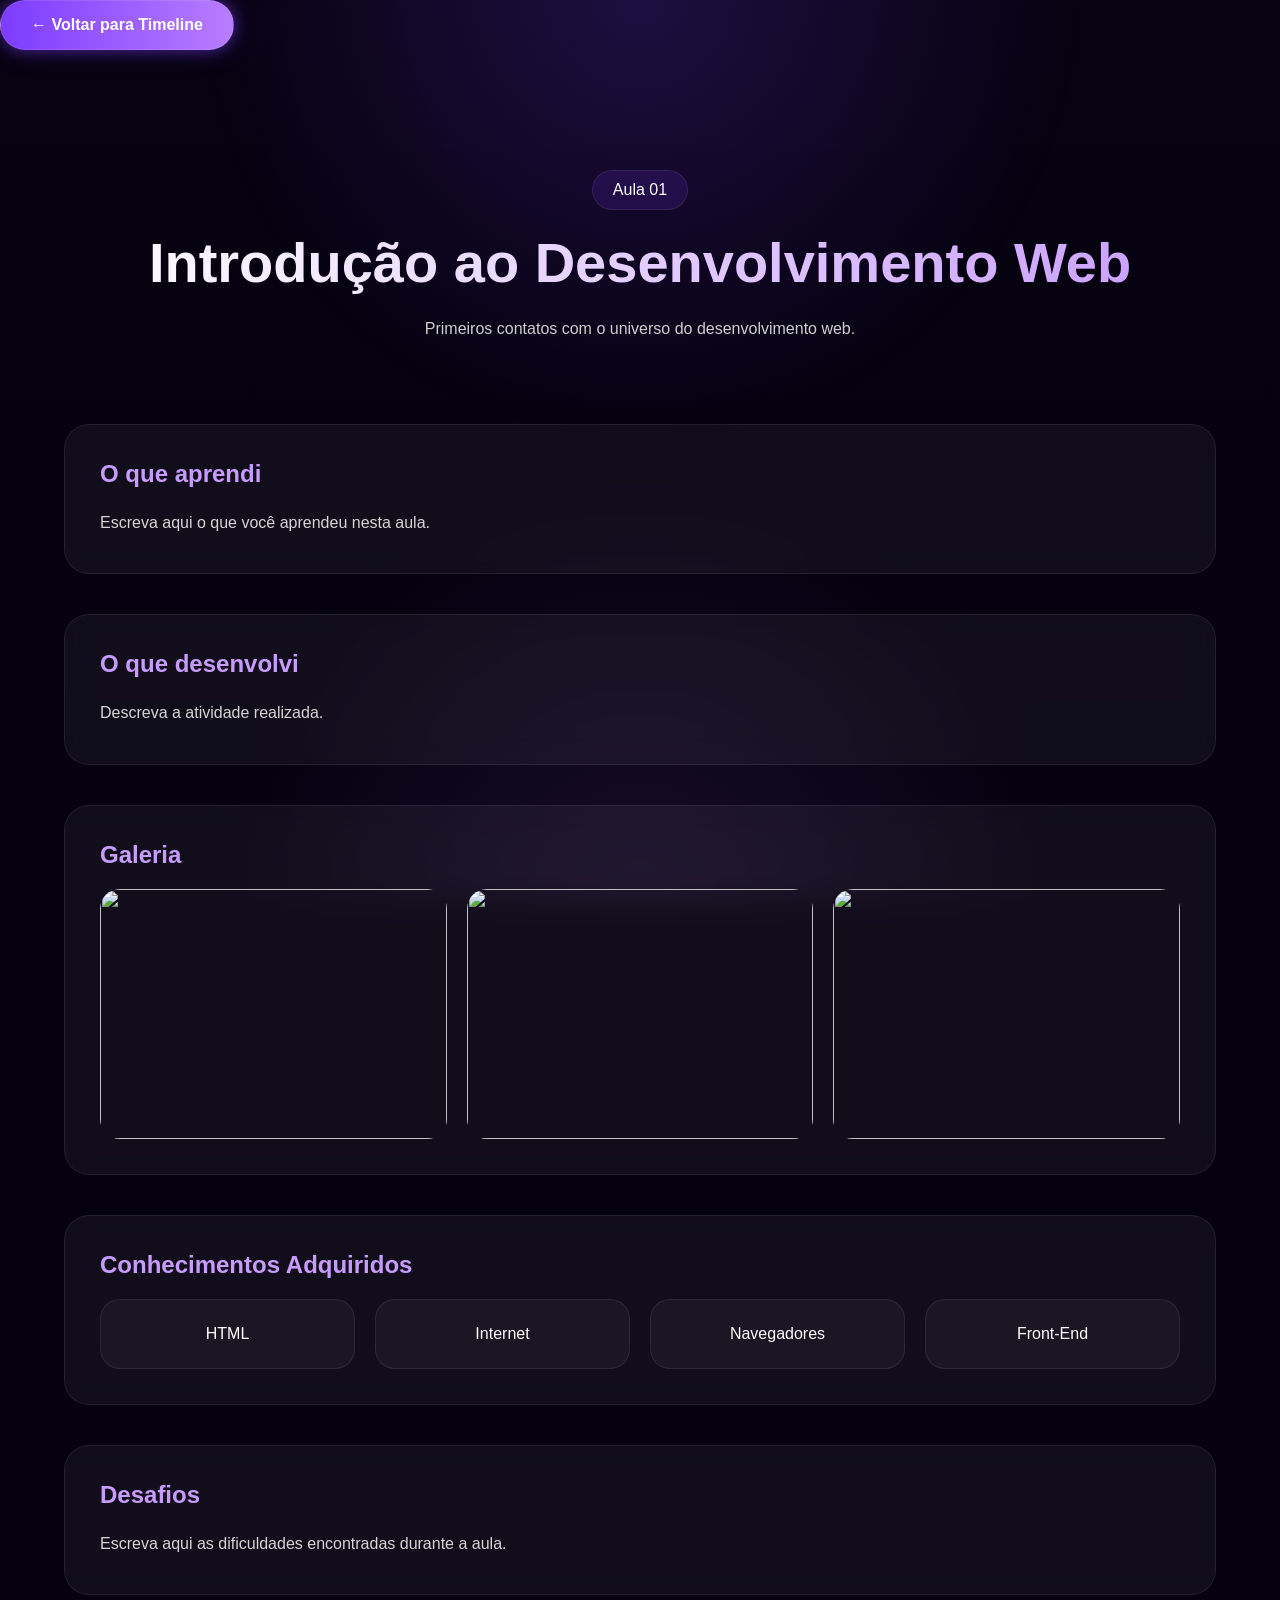
==== Paginas/aula1.html @ e709827a "Inicialização das novas abas" ====
<!doctype html>
<html lang="pt-BR">
  <head>
    <meta charset="UTF-8" />

    <meta name="viewport" content="width=device-width, initial-scale=1.0" />

    <title>Aula 01</title>

    <link rel="stylesheet" href="./aula.css" />
  </head>

  <body>
    <a href="../index.html" class="voltar"> ← Voltar para Timeline </a>
    <main class="pagina-aula">
      <section class="hero-aula">
        <span class="badge"> Aula 01 </span>

        <h1>Introdução ao Desenvolvimento Web</h1>

        <p>Primeiros contatos com o universo do desenvolvimento web.</p>
      </section>

      <section class="bloco">
        <h2>O que aprendi</h2>

        <p>Escreva aqui o que você aprendeu nesta aula.</p>
      </section>

      <section class="bloco">
        <h2>O que desenvolvi</h2>

        <p>Descreva a atividade realizada.</p>
      </section>

      <section class="bloco">
        <h2>Galeria</h2>

        <div class="galeria">
          <img src="../images/aula1-1.jpg" alt="" />

          <img src="../images/aula1-2.jpg" alt="" />

          <img src="../images/aula1-3.jpg" alt="" />
        </div>
      </section>

      <section class="bloco">
        <h2>Conhecimentos Adquiridos</h2>

        <div class="cards">
          <div class="card">HTML</div>

          <div class="card">Internet</div>

          <div class="card">Navegadores</div>

          <div class="card">Front-End</div>
        </div>
      </section>

      <section class="bloco">
        <h2>Desafios</h2>

        <p>Escreva aqui as dificuldades encontradas durante a aula.</p>
      </section>
    </main>
  </body>
</html>
---- Paginas/aula.css ----
/* =========================
   RESET
========================= */

* {
  margin: 0;
  padding: 0;
  box-sizing: border-box;
}

html {
  scroll-behavior: smooth;
}

body {
  font-family: "Segoe UI", sans-serif;
  background: #05010f;
  color: white;
  overflow-x: hidden;
}

/* =========================
   FUNDO
========================= */

body::before {
  content: "";
  position: fixed;
  inset: 0;

  background:
    radial-gradient(circle at top, rgba(125, 60, 255, 0.2), transparent 40%),
    radial-gradient(circle at bottom, rgba(184, 125, 255, 0.1), transparent 40%);

  z-index: -2;
}

body::after {
  content: "";
  position: fixed;
  inset: 0;

  background: linear-gradient(180deg, rgba(255, 255, 255, 0.01), transparent);

  z-index: -1;
}

/* =========================
   CONTAINER
========================= */

.pagina-aula {
  width: 90%;
  max-width: 1200px;
  margin: auto;
  padding: 120px 0;
}

/* =========================
   HERO
========================= */

.hero-aula {
  text-align: center;
  margin-bottom: 80px;
}

.badge {
  display: inline-block;

  padding: 10px 20px;

  border-radius: 50px;

  background: rgba(125, 60, 255, 0.15);

  border: 1px solid rgba(255, 255, 255, 0.08);

  backdrop-filter: blur(10px);

  margin-bottom: 20px;
}

.hero-aula h1 {
  font-size: 3.5rem;
  margin-bottom: 20px;

  background: linear-gradient(90deg, #ffffff, #c89cff);

  -webkit-background-clip: text;
  -webkit-text-fill-color: transparent;
}

.hero-aula p {
  color: #cfcfcf;
  line-height: 1.8;
  max-width: 800px;
  margin: auto;
}

/* =========================
   CARDS
========================= */

.bloco {
  background: rgba(255, 255, 255, 0.05);

  border: 1px solid rgba(255, 255, 255, 0.08);

  backdrop-filter: blur(15px);

  border-radius: 25px;

  padding: 35px;

  margin-bottom: 40px;

  transition: 0.4s;
}

.bloco:hover {
  transform: translateY(-5px);

  box-shadow:
    0 0 15px rgba(125, 60, 255, 0.25),
    0 0 30px rgba(125, 60, 255, 0.15);
}

.bloco h2 {
  color: #c89cff;
  margin-bottom: 20px;
}

.bloco p {
  color: #d5d5d5;
  line-height: 1.9;
}

/* =========================
   GALERIA
========================= */

.galeria {
  display: grid;
  grid-template-columns: repeat(auto-fit, minmax(250px, 1fr));
  gap: 20px;
}

.galeria img {
  width: 100%;
  height: 250px;

  object-fit: cover;

  border-radius: 20px;

  transition: 0.4s;
}

.galeria img:hover {
  transform: scale(1.04);

  box-shadow: 0 0 20px rgba(125, 60, 255, 0.35);
}

/* =========================
   HABILIDADES
========================= */

.cards {
  display: grid;
  grid-template-columns: repeat(auto-fit, minmax(200px, 1fr));
  gap: 20px;
}

.card {
  background: rgba(255, 255, 255, 0.04);

  border: 1px solid rgba(255, 255, 255, 0.08);

  padding: 25px;

  border-radius: 20px;

  text-align: center;

  transition: 0.3s;
}

.card:hover {
  transform: translateY(-5px);

  box-shadow: 0 0 20px rgba(125, 60, 255, 0.3);
}

/* =========================
   BOTÃO VOLTAR
========================= */

.voltar {
  display: inline-block;

  padding: 15px 30px;

  text-decoration: none;

  color: white;

  border-radius: 50px;

  background: linear-gradient(90deg, #7d3cff, #b87dff);

  transition: 0.3s;
}

.voltar:hover {
  transform: translateY(-3px);

  box-shadow: 0 0 20px #7d3cff;
}

/* =========================
   RESPONSIVO
========================= */

@media (max-width: 768px) {
  .hero-aula h1 {
    font-size: 2.4rem;
  }

  .pagina-aula {
    width: 95%;
  }
}

.container-voltar {
  margin-top: 50px;
  text-align: center;
}

.voltar {
  display: inline-flex;
  align-items: center;
  gap: 10px;

  padding: 15px 30px;

  text-decoration: none;
  color: white;

  font-weight: 600;

  border-radius: 50px;

  background: linear-gradient(90deg, #7d3cff, #b87dff);

  border: 1px solid rgba(255, 255, 255, 0.1);

  transition: 0.35s ease;

  box-shadow:
    0 0 15px rgba(125, 60, 255, 0.5),
    0 0 30px rgba(125, 60, 255, 0.2);
}

.voltar:hover {
  transform: translateY(-5px);

  box-shadow:
    0 0 20px #7d3cff,
    0 0 40px #7d3cff,
    0 0 60px rgba(125, 60, 255, 0.4);
}
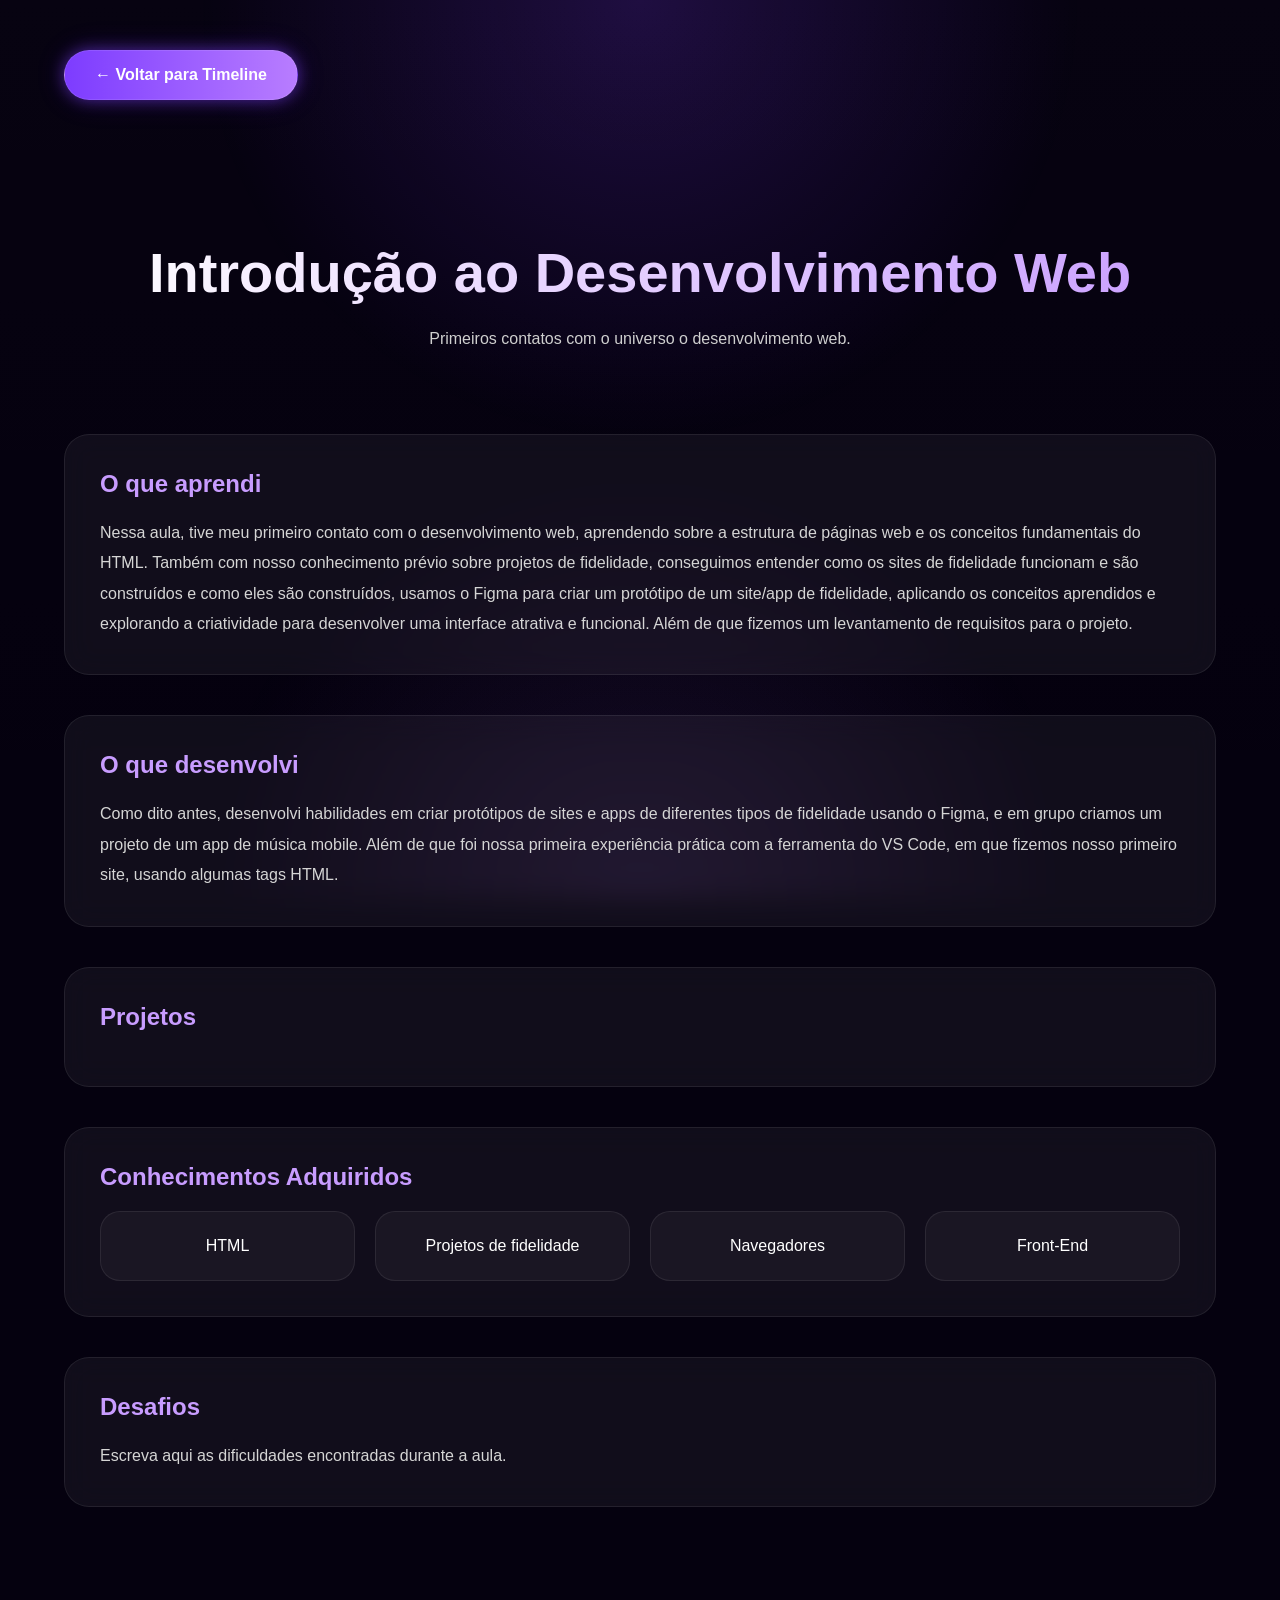
==== commit eb3063cf: "Revise content and headings in aula1.html Updated content and structure of the aula1.html file, incl" ====
--- a/Paginas/aula1.html
+++ b/Paginas/aula1.html
@@ -11,37 +11,44 @@
   </head>
 
   <body>
-    <a href="../index.html" class="voltar"> ← Voltar para Timeline </a>
+
+     <div class="container-voltar">
+  <a href="../index.html" class="voltar">
+    ← Voltar para Timeline
+  </a>
+</div>
+
     <main class="pagina-aula">
       <section class="hero-aula">
-        <span class="badge"> Aula 01 </span>
 
         <h1>Introdução ao Desenvolvimento Web</h1>
 
-        <p>Primeiros contatos com o universo do desenvolvimento web.</p>
+        <p>Primeiros contatos com o universo o desenvolvimento web.</p>
       </section>
 
       <section class="bloco">
         <h2>O que aprendi</h2>
 
-        <p>Escreva aqui o que você aprendeu nesta aula.</p>
+        <p>Nessa aula, tive meu primeiro contato com o desenvolvimento web, aprendendo sobre a estrutura de páginas web e os conceitos fundamentais do HTML.
+          Também com nosso conhecimento prévio sobre projetos de fidelidade, conseguimos entender como os sites de fidelidade funcionam e são construídos e como eles são construídos, usamos o Figma para criar um protótipo de um site/app de fidelidade, aplicando os conceitos aprendidos e explorando a criatividade para desenvolver uma interface atrativa e funcional.
+        Além de que fizemos um levantamento de requisitos para o projeto.</p>
       </section>
 
       <section class="bloco">
         <h2>O que desenvolvi</h2>
 
-        <p>Descreva a atividade realizada.</p>
+        <p>Como dito antes, desenvolvi habilidades em criar protótipos de sites e apps de diferentes tipos de fidelidade usando o Figma, e em grupo criamos um projeto de um app de música mobile. Além de que foi nossa primeira experiência prática com a ferramenta do VS Code, em que fizemos nosso primeiro site, usando algumas tags HTML.</p>
       </section>
 
       <section class="bloco">
-        <h2>Galeria</h2>
+        <h2>Projetos</h2>
 
         <div class="galeria">
-          <img src="../images/aula1-1.jpg" alt="" />
+          <img src="../img/htmlbasico2.png" alt="" />
 
-          <img src="../images/aula1-2.jpg" alt="" />
+          <img src="" alt="" />
 
-          <img src="../images/aula1-3.jpg" alt="" />
+          <img src="" alt="" />
         </div>
       </section>
 
@@ -51,7 +58,7 @@
         <div class="cards">
           <div class="card">HTML</div>
 
-          <div class="card">Internet</div>
+          <div class="card">Projetos de fidelidade</div>
 
           <div class="card">Navegadores</div>
 
--- a/Paginas/aula.css
+++ b/Paginas/aula.css
@@ -1,6 +1,3 @@
-/* =========================
-   RESET
-========================= */
 
 * {
   margin: 0;
@@ -19,19 +16,13 @@
   overflow-x: hidden;
 }
 
-/* =========================
-   FUNDO
-========================= */
-
 body::before {
   content: "";
   position: fixed;
   inset: 0;
-
   background:
     radial-gradient(circle at top, rgba(125, 60, 255, 0.2), transparent 40%),
     radial-gradient(circle at bottom, rgba(184, 125, 255, 0.1), transparent 40%);
-
   z-index: -2;
 }
 
@@ -39,15 +30,10 @@
   content: "";
   position: fixed;
   inset: 0;
-
   background: linear-gradient(180deg, rgba(255, 255, 255, 0.01), transparent);
-
   z-index: -1;
 }
 
-/* =========================
-   CONTAINER
-========================= */
 
 .pagina-aula {
   width: 90%;
@@ -56,30 +42,11 @@
   padding: 120px 0;
 }
 
-/* =========================
-   HERO
-========================= */
-
 .hero-aula {
   text-align: center;
   margin-bottom: 80px;
 }
 
-.badge {
-  display: inline-block;
-
-  padding: 10px 20px;
-
-  border-radius: 50px;
-
-  background: rgba(125, 60, 255, 0.15);
-
-  border: 1px solid rgba(255, 255, 255, 0.08);
-
-  backdrop-filter: blur(10px);
-
-  margin-bottom: 20px;
-}
 
 .hero-aula h1 {
   font-size: 3.5rem;
@@ -98,10 +65,6 @@
   margin: auto;
 }
 
-/* =========================
-   CARDS
-========================= */
-
 .bloco {
   background: rgba(255, 255, 255, 0.05);
 
@@ -112,15 +75,12 @@
   border-radius: 25px;
 
   padding: 35px;
-
   margin-bottom: 40px;
-
   transition: 0.4s;
 }
 
 .bloco:hover {
   transform: translateY(-5px);
-
   box-shadow:
     0 0 15px rgba(125, 60, 255, 0.25),
     0 0 30px rgba(125, 60, 255, 0.15);
@@ -136,36 +96,53 @@
   line-height: 1.9;
 }
 
-/* =========================
-   GALERIA
-========================= */
 
 .galeria {
   display: grid;
   grid-template-columns: repeat(auto-fit, minmax(250px, 1fr));
   gap: 20px;
+  overflow: visible;
 }
 
 .galeria img {
   width: 100%;
   height: 250px;
-
-  object-fit: cover;
-
+  object-fit: contain;
+  background: rgba(255, 255, 255, 0.03);
   border-radius: 20px;
-
-  transition: 0.4s;
+  transition: transform 0.4s ease,
+              box-shadow 0.4s ease,
+              opacity 0.4s ease;
+
+  cursor: pointer;
+  position: relative;
+  z-index: 1;
+}
+
+.galeria img {
+  width: 100%;
+  height: auto;
+  border-radius: 20px;
+  transition: transform 0.4s ease;
 }
 
 .galeria img:hover {
-  transform: scale(1.04);
-
-  box-shadow: 0 0 20px rgba(125, 60, 255, 0.35);
-}
-
-/* =========================
-   HABILIDADES
-========================= */
+  transform: scale(1.5);
+
+  z-index: 100;
+
+  box-shadow:
+    0 0 20px rgba(125, 60, 255, 0.35),
+    0 0 40px rgba(125, 60, 255, 0.2);
+}
+
+.galeria:hover img:not(:hover) {
+  opacity: 0.6;
+}
+
+.bloco {
+  overflow: visible;
+}
 
 .cards {
   display: grid;
@@ -175,53 +152,34 @@
 
 .card {
   background: rgba(255, 255, 255, 0.04);
-
   border: 1px solid rgba(255, 255, 255, 0.08);
-
   padding: 25px;
-
   border-radius: 20px;
-
   text-align: center;
-
   transition: 0.3s;
 }
 
 .card:hover {
   transform: translateY(-5px);
-
   box-shadow: 0 0 20px rgba(125, 60, 255, 0.3);
 }
-
-/* =========================
-   BOTÃO VOLTAR
-========================= */
 
 .voltar {
   display: inline-block;
-
   padding: 15px 30px;
-
   text-decoration: none;
-
   color: white;
-
   border-radius: 50px;
-
   background: linear-gradient(90deg, #7d3cff, #b87dff);
-
   transition: 0.3s;
 }
 
 .voltar:hover {
   transform: translateY(-3px);
-
   box-shadow: 0 0 20px #7d3cff;
 }
 
-/* =========================
-   RESPONSIVO
-========================= */
+
 
 @media (max-width: 768px) {
   .hero-aula h1 {
@@ -234,40 +192,25 @@
 }
 
 .container-voltar {
+  width: 90%;
+  max-width: 1200px;
+  margin: 30px auto 20px;
   margin-top: 50px;
-  text-align: center;
 }
 
 .voltar {
   display: inline-flex;
   align-items: center;
   gap: 10px;
-
   padding: 15px 30px;
-
   text-decoration: none;
   color: white;
-
   font-weight: 600;
-
   border-radius: 50px;
-
   background: linear-gradient(90deg, #7d3cff, #b87dff);
-
   border: 1px solid rgba(255, 255, 255, 0.1);
-
   transition: 0.35s ease;
-
   box-shadow:
     0 0 15px rgba(125, 60, 255, 0.5),
     0 0 30px rgba(125, 60, 255, 0.2);
 }
-
-.voltar:hover {
-  transform: translateY(-5px);
-
-  box-shadow:
-    0 0 20px #7d3cff,
-    0 0 40px #7d3cff,
-    0 0 60px rgba(125, 60, 255, 0.4);
-}
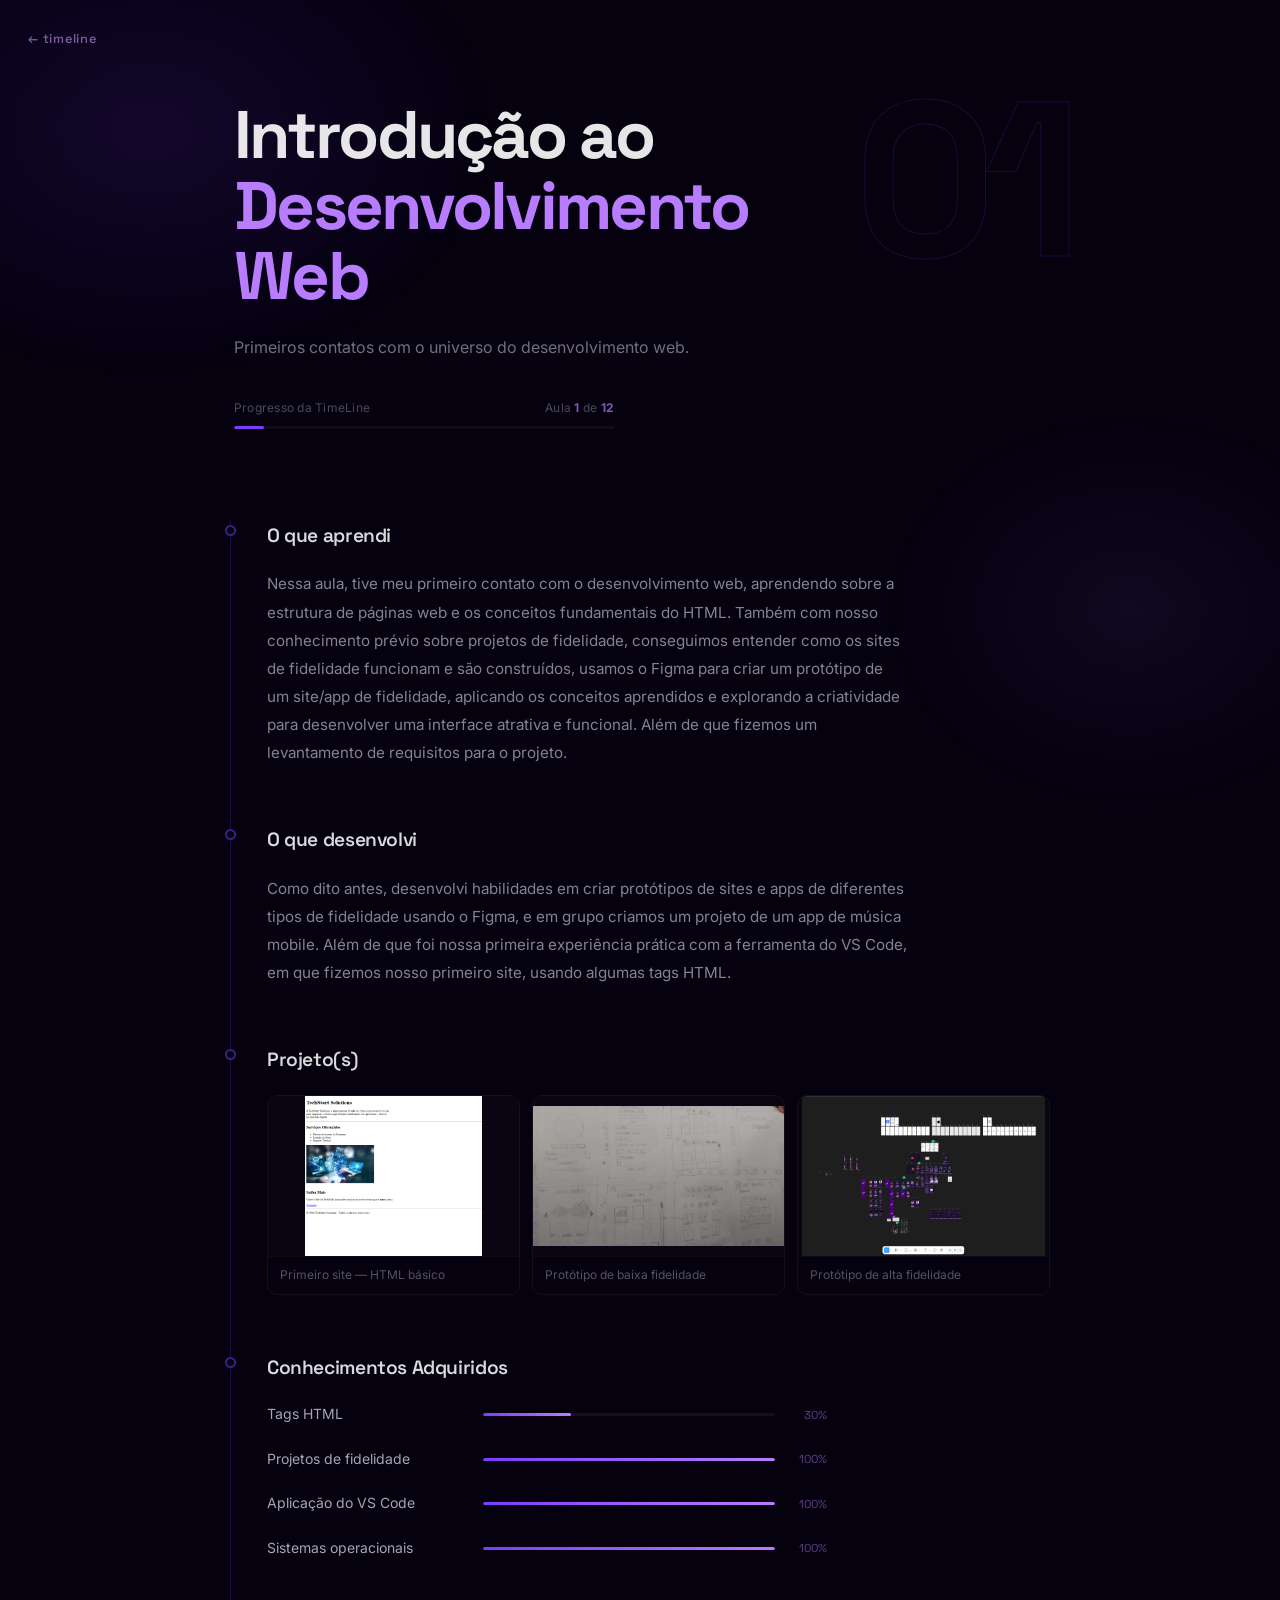
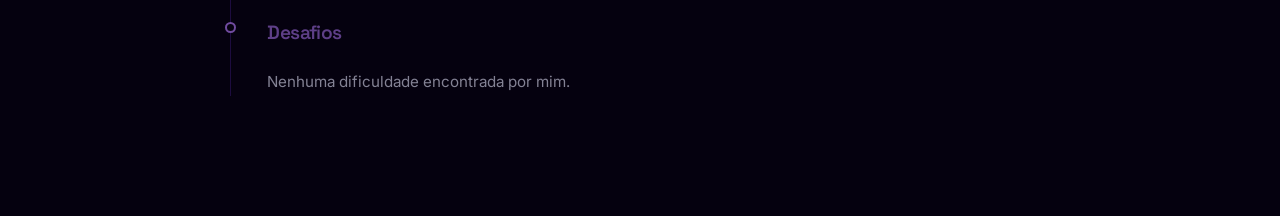
==== commit cb721d1a: "Finalização em andamento" ====
--- a/Paginas/aula1.html
+++ b/Paginas/aula1.html
@@ -2,75 +2,180 @@
 <html lang="pt-BR">
   <head>
     <meta charset="UTF-8" />
-
     <meta name="viewport" content="width=device-width, initial-scale=1.0" />
-
-    <title>Aula 01</title>
-
+    <title>Aula 01 - Introdução ao Desenvolvimento Web</title>
+    <link rel="preconnect" href="https://fonts.googleapis.com" />
+    <link rel="preconnect" href="https://fonts.gstatic.com" crossorigin />
+    <link
+      href="https://fonts.googleapis.com/css2?family=Space+Grotesk:wght@400;500;600;700&family=Inter:wght@400;500&display=swap"
+      rel="stylesheet"
+    />
     <link rel="stylesheet" href="./aula.css" />
   </head>
 
   <body>
-
-     <div class="container-voltar">
-  <a href="../index.html" class="voltar">
-    ← Voltar para Timeline
-  </a>
-</div>
+    <a href="../index.html" class="voltar">← Timeline</a>
 
     <main class="pagina-aula">
       <section class="hero-aula">
+        <span class="capitulo-bg" aria-hidden="true">01</span>
+        <div class="hero-content">
+          <h1>
+            Introdução ao<br /><span class="destaque"
+              >Desenvolvimento<br />Web</span
+            >
+          </h1>
+          <p class="hero-desc">
+            Primeiros contatos com o universo do desenvolvimento web.
+          </p>
 
-        <h1>Introdução ao Desenvolvimento Web</h1>
-
-        <p>Primeiros contatos com o universo o desenvolvimento web.</p>
-      </section>
-
-      <section class="bloco">
-        <h2>O que aprendi</h2>
-
-        <p>Nessa aula, tive meu primeiro contato com o desenvolvimento web, aprendendo sobre a estrutura de páginas web e os conceitos fundamentais do HTML.
-          Também com nosso conhecimento prévio sobre projetos de fidelidade, conseguimos entender como os sites de fidelidade funcionam e são construídos e como eles são construídos, usamos o Figma para criar um protótipo de um site/app de fidelidade, aplicando os conceitos aprendidos e explorando a criatividade para desenvolver uma interface atrativa e funcional.
-        Além de que fizemos um levantamento de requisitos para o projeto.</p>
-      </section>
-
-      <section class="bloco">
-        <h2>O que desenvolvi</h2>
-
-        <p>Como dito antes, desenvolvi habilidades em criar protótipos de sites e apps de diferentes tipos de fidelidade usando o Figma, e em grupo criamos um projeto de um app de música mobile. Além de que foi nossa primeira experiência prática com a ferramenta do VS Code, em que fizemos nosso primeiro site, usando algumas tags HTML.</p>
-      </section>
-
-      <section class="bloco">
-        <h2>Projetos</h2>
-
-        <div class="galeria">
-          <img src="../img/htmlbasico2.png" alt="" />
-
-          <img src="" alt="" />
-
-          <img src="" alt="" />
+          <div class="progresso-curso">
+            <div class="progresso-info">
+              <span>Progresso da TimeLine</span>
+              <span> Aula <strong>1</strong> de <strong> 12 </strong></span>
+            </div>
+            <div class="barra-progresso">
+              <div class="barra-preenchida" style="width: 8%"></div>
+            </div>
+          </div>
         </div>
       </section>
 
-      <section class="bloco">
-        <h2>Conhecimentos Adquiridos</h2>
+      <div class="conteudo">
+        <section class="bloco" id="aprendizado">
+          <header class="bloco-header">
+            <h2>O que aprendi</h2>
+          </header>
+          <p>
+            Nessa aula, tive meu primeiro contato com o desenvolvimento web,
+            aprendendo sobre a estrutura de páginas web e os conceitos
+            fundamentais do HTML. Também com nosso conhecimento prévio sobre
+            projetos de fidelidade, conseguimos entender como os sites de
+            fidelidade funcionam e são construídos, usamos o Figma para criar um
+            protótipo de um site/app de fidelidade, aplicando os conceitos
+            aprendidos e explorando a criatividade para desenvolver uma
+            interface atrativa e funcional. Além de que fizemos um levantamento
+            de requisitos para o projeto.
+          </p>
+        </section>
 
-        <div class="cards">
-          <div class="card">HTML</div>
+        <section class="bloco" id="desenvolvimento">
+          <header class="bloco-header">
+            <h2>O que desenvolvi</h2>
+          </header>
+          <p>
+            Como dito antes, desenvolvi habilidades em criar protótipos de sites
+            e apps de diferentes tipos de fidelidade usando o Figma, e em grupo
+            criamos um projeto de um app de música mobile. Além de que foi nossa
+            primeira experiência prática com a ferramenta do VS Code, em que
+            fizemos nosso primeiro site, usando algumas tags HTML.
+          </p>
+        </section>
 
-          <div class="card">Projetos de fidelidade</div>
+        <section class="bloco bloco-galeria" id="projetos">
+          <header class="bloco-header">
+            <h2>Projeto(s)</h2>
+          </header>
 
-          <div class="card">Navegadores</div>
+          <div class="galeria">
+            <a href="#img1" class="galeria-item">
+              <div class="galeria-img-wrap">
+                <img
+                  src="../img/htmlbasico.png"
+                  alt="Print do primeiro site feito em HTML básico"
+                />
+              </div>
+              <span class="legenda">Primeiro site &mdash; HTML básico</span>
+            </a>
 
-          <div class="card">Front-End</div>
-        </div>
-      </section>
+            <a href="#img2" class="galeria-item">
+              <div class="galeria-img-wrap">
+                <img
+                  src="../img/protipobaixafidelidade.jpg"
+                  alt="Protótipo do app de fidelidade no Figma"
+                />
+              </div>
+              <span class="legenda">Protótipo de baixa fidelidade</span>
+            </a>
 
-      <section class="bloco">
-        <h2>Desafios</h2>
+            <a href="#img3" class="galeria-item">
+              <div class="galeria-img-wrap">
+                <img
+                  src="../img/htmlbasico2.png"
+                  alt="Protótipo do app de música mobile no Figma"
+                />
+              </div>
+              <span class="legenda">Protótipo de alta fidelidade</span>
+            </a>
+          </div>
 
-        <p>Escreva aqui as dificuldades encontradas durante a aula.</p>
-      </section>
+          <a href="#" class="lightbox" id="img1">
+            <span class="lightbox-fechar" aria-label="fechar">×</span>
+            <img
+              src="../img/htmlbasico.png"
+              alt="Print do primeiro site feito em HTML básico"
+            />
+          </a>
+          <a href="#" class="lightbox" id="img2">
+            <span class="lightbox-fechar" aria-label="fechar">×</span>
+            <img
+              src="../img/protipobaixafidelidade.jpg"
+              alt="Protótipo do app de fidelidade no Figma"
+            />
+          </a>
+          <a href="#" class="lightbox" id="img3">
+            <span class="lightbox-fechar" aria-label="fechar">×</span>
+            <img
+              src="../img/htmlbasico2.png"
+              alt="Protótipo do app de música mobile no Figma"
+            />
+          </a>
+        </section>
+
+        <section class="bloco" id="habilidades">
+          <header class="bloco-header">
+            <h2>Conhecimentos Adquiridos</h2>
+          </header>
+
+          <ul class="skills-list">
+            <li class="skill-item">
+              <span class="skill-nome">Tags HTML</span>
+              <div class="skill-barra">
+                <div class="skill-fill" style="--pct: 30%"></div>
+              </div>
+              <span class="skill-pct">30%</span>
+            </li>
+            <li class="skill-item">
+              <span class="skill-nome">Projetos de fidelidade</span>
+              <div class="skill-barra">
+                <div class="skill-fill" style="--pct: 100%"></div>
+              </div>
+              <span class="skill-pct">100%</span>
+            </li>
+            <li class="skill-item">
+              <span class="skill-nome">Aplicação do VS Code</span>
+              <div class="skill-barra">
+                <div class="skill-fill" style="--pct: 100%"></div>
+              </div>
+              <span class="skill-pct">100%</span>
+            </li>
+            <li class="skill-item">
+              <span class="skill-nome">Sistemas operacionais</span>
+              <div class="skill-barra">
+                <div class="skill-fill" style="--pct: 100%"></div>
+              </div>
+              <span class="skill-pct">100%</span>
+            </li>
+          </ul>
+        </section>
+
+        <section class="bloco bloco-desafio" id="desafios">
+          <header class="bloco-header">
+            <h2>Desafios</h2>
+          </header>
+          <p>Nenhuma dificuldade encontrada por mim.</p>
+        </section>
+      </div>
     </main>
   </body>
 </html>
--- a/Paginas/aula.css
+++ b/Paginas/aula.css
@@ -1,5 +1,6 @@
-
-* {
+*,
+*::before,
+*::after {
   margin: 0;
   padding: 0;
   box-sizing: border-box;
@@ -10,207 +11,431 @@
 }
 
 body {
-  font-family: "Segoe UI", sans-serif;
-  background: #05010f;
-  color: white;
+  font-family: "Inter", "Segoe UI", sans-serif;
+  font-size: 16px;
+  background-color: #05010f;
+  color: #c8c8d8;
   overflow-x: hidden;
+  line-height: 1.75;
 }
 
 body::before {
   content: "";
   position: fixed;
-  inset: 0;
-  background:
-    radial-gradient(circle at top, rgba(125, 60, 255, 0.2), transparent 40%),
-    radial-gradient(circle at bottom, rgba(184, 125, 255, 0.1), transparent 40%);
-  z-index: -2;
-}
-
+  width: 700px;
+  height: 500px;
+  top: -120px;
+  left: -200px;
+  background: radial-gradient(
+    ellipse,
+    rgba(125, 60, 255, 0.12) 0%,
+    transparent 70%
+  );
+  pointer-events: none;
+  z-index: 0;
+}
 body::after {
   content: "";
   position: fixed;
-  inset: 0;
-  background: linear-gradient(180deg, rgba(255, 255, 255, 0.01), transparent);
-  z-index: -1;
-}
-
+  width: 500px;
+  height: 400px;
+  bottom: 10%;
+  right: -100px;
+  background: radial-gradient(
+    ellipse,
+    rgba(184, 125, 255, 0.07) 0%,
+    transparent 70%
+  );
+  pointer-events: none;
+  z-index: 0;
+}
+
+.voltar {
+  position: fixed;
+  top: 28px;
+  left: 28px;
+  z-index: 100;
+  font-family: "Space Grotesk", sans-serif;
+  font-size: 0.8rem;
+  font-weight: 500;
+  letter-spacing: 0.06em;
+  text-transform: lowercase;
+  text-decoration: none;
+  color: rgba(200, 160, 255, 0.6);
+  transition: color 0.2s;
+}
+
+.voltar:hover {
+  color: #c89cff;
+}
 
 .pagina-aula {
-  width: 90%;
-  max-width: 1200px;
-  margin: auto;
-  padding: 120px 0;
+  position: relative;
+  z-index: 1;
+  width: min(90%, 820px);
+  margin: 0 auto;
+  padding: 100px 0 120px;
 }
 
 .hero-aula {
-  text-align: center;
-  margin-bottom: 80px;
-}
-
+  position: relative;
+  margin-bottom: 90px;
+  padding-left: 4px;
+}
+
+.capitulo-bg {
+  font-family: "Space Grotesk", sans-serif;
+  font-size: clamp(140px, 20vw, 220px);
+  font-weight: 700;
+  line-height: 1;
+  color: transparent;
+  -webkit-text-stroke: 1px rgba(125, 60, 255, 0.18);
+  position: absolute;
+  top: -30px;
+  right: -20px;
+  user-select: none;
+  pointer-events: none;
+  letter-spacing: -0.06em;
+}
+
+.hero-content {
+  position: relative;
+}
+
+.eyebrow {
+  display: block;
+  font-size: 0.72rem;
+  font-weight: 500;
+  letter-spacing: 0.14em;
+  text-transform: uppercase;
+  color: rgba(184, 125, 255, 0.55);
+  margin-bottom: 20px;
+}
 
 .hero-aula h1 {
-  font-size: 3.5rem;
-  margin-bottom: 20px;
-
-  background: linear-gradient(90deg, #ffffff, #c89cff);
-
-  -webkit-background-clip: text;
-  -webkit-text-fill-color: transparent;
-}
-
-.hero-aula p {
-  color: #cfcfcf;
-  line-height: 1.8;
-  max-width: 800px;
-  margin: auto;
+  font-family: "Space Grotesk", sans-serif;
+  font-size: clamp(2.6rem, 6vw, 4.2rem);
+  font-weight: 700;
+  line-height: 1.05;
+  letter-spacing: -0.04em;
+  color: rgba(255, 255, 255, 0.9);
+  margin-bottom: 22px;
+}
+
+.destaque {
+  color: #b87dff;
+}
+
+.hero-desc {
+  font-size: 1rem;
+  color: rgba(200, 200, 220, 0.55);
+  max-width: 480px;
+  margin-bottom: 36px;
+  line-height: 1.7;
+}
+
+.progresso-curso {
+  max-width: 380px;
+}
+
+.progresso-info {
+  display: flex;
+  justify-content: space-between;
+  font-size: 0.75rem;
+  color: rgba(180, 180, 200, 0.4);
+  margin-bottom: 8px;
+  letter-spacing: 0.02em;
+}
+
+.progresso-info strong {
+  color: rgba(184, 125, 255, 0.7);
+}
+
+.barra-progresso {
+  height: 3px;
+  border-radius: 99px;
+  background: rgba(255, 255, 255, 0.05);
+  overflow: hidden;
+}
+
+.barra-preenchida {
+  height: 100%;
+  border-radius: 99px;
+  background: #7d3cff;
+}
+.conteudo {
+  position: relative;
+  padding-left: 36px;
+  border-left: 1px solid rgba(125, 60, 255, 0.2);
 }
 
 .bloco {
-  background: rgba(255, 255, 255, 0.05);
-
-  border: 1px solid rgba(255, 255, 255, 0.08);
-
-  backdrop-filter: blur(15px);
-
-  border-radius: 25px;
-
-  padding: 35px;
-  margin-bottom: 40px;
-  transition: 0.4s;
-}
-
-.bloco:hover {
-  transform: translateY(-5px);
-  box-shadow:
-    0 0 15px rgba(125, 60, 255, 0.25),
-    0 0 30px rgba(125, 60, 255, 0.15);
-}
-
-.bloco h2 {
-  color: #c89cff;
-  margin-bottom: 20px;
+  position: relative;
+  padding: 0 0 56px 0;
+}
+
+.bloco:last-child {
+  padding-bottom: 0;
+}
+
+.bloco::before {
+  content: "";
+  position: absolute;
+  left: -42px;
+  top: 6px;
+  width: 11px;
+  height: 11px;
+  border-radius: 50%;
+  background: #05010f;
+  border: 2px solid rgba(125, 60, 255, 0.5);
+}
+
+.bloco-desafio::before {
+  border-color: rgba(184, 125, 255, 0.6);
+}
+
+.bloco-header {
+  display: flex;
+  align-items: baseline;
+  gap: 14px;
+  margin-bottom: 18px;
+}
+
+.bloco-num {
+  font-family: "Space Grotesk", sans-serif;
+  font-size: 0.72rem;
+  font-weight: 700;
+  letter-spacing: 0.1em;
+  color: rgba(125, 60, 255, 0.5);
+}
+
+.bloco-num--amarelo {
+  color: rgba(184, 125, 255, 0.5);
+}
+
+.bloco-header h2 {
+  font-family: "Space Grotesk", sans-serif;
+  font-size: 1.2rem;
+  font-weight: 600;
+  color: rgba(255, 255, 255, 0.85);
+  letter-spacing: -0.02em;
 }
 
 .bloco p {
-  color: #d5d5d5;
-  line-height: 1.9;
-}
-
+  font-size: 0.95rem;
+  color: rgba(200, 200, 220, 0.65);
+  line-height: 1.85;
+  max-width: 640px;
+}
 
 .galeria {
   display: grid;
-  grid-template-columns: repeat(auto-fit, minmax(250px, 1fr));
+  grid-template-columns: repeat(3, 1fr);
+  gap: 12px;
+  margin-top: 4px;
+}
+
+.galeria-item {
+  display: flex;
+  flex-direction: column;
+  text-decoration: none;
+  border-radius: 10px;
+  overflow: hidden;
+  border: 1px solid rgba(255, 255, 255, 0.06);
+  transition:
+    transform 0.3s ease,
+    border-color 0.3s ease;
+}
+
+.galeria-item:nth-child(odd):hover {
+  transform: rotate(-0.8deg) translateY(-5px);
+}
+.galeria-item:nth-child(even):hover {
+  transform: rotate(0.8deg) translateY(-5px);
+}
+
+.galeria-item:hover {
+  border-color: rgba(184, 125, 255, 0.3);
+}
+
+.galeria-img-wrap {
+  overflow: hidden;
+  background: rgba(255, 255, 255, 0.02);
+  height: 160px;
+}
+
+.galeria-img-wrap img {
+  width: 100%;
+  height: 100%;
+  object-fit: contain;
+  display: block;
+}
+
+.galeria-item .legenda {
+  display: block;
+  font-size: 0.75rem;
+  color: rgba(180, 180, 200, 0.45);
+  padding: 10px 12px;
+  border-top: 1px solid rgba(255, 255, 255, 0.04);
+  line-height: 1.4;
+}
+
+.lightbox {
+  display: none;
+  position: fixed;
+  inset: 0;
+  background: rgba(5, 1, 15, 0.96);
+  z-index: 999;
+  align-items: center;
+  justify-content: center;
+  text-decoration: none;
+}
+
+.lightbox:target {
+  display: flex;
+}
+
+.lightbox img {
+  max-width: 88%;
+  max-height: 88vh;
+  border-radius: 10px;
+  border: 1px solid rgba(125, 60, 255, 0.2);
+}
+
+.lightbox-fechar {
+  position: absolute;
+  top: 24px;
+  right: 32px;
+  font-size: 2rem;
+  color: rgba(255, 255, 255, 0.3);
+  line-height: 1;
+  transition: color 0.2s;
+}
+
+.lightbox:hover .lightbox-fechar {
+  color: rgba(255, 255, 255, 0.7);
+}
+
+.skills-list {
+  list-style: none;
+  display: flex;
+  flex-direction: column;
   gap: 20px;
-  overflow: visible;
-}
-
-.galeria img {
-  width: 100%;
-  height: 250px;
-  object-fit: contain;
-  background: rgba(255, 255, 255, 0.03);
-  border-radius: 20px;
-  transition: transform 0.4s ease,
-              box-shadow 0.4s ease,
-              opacity 0.4s ease;
-
-  cursor: pointer;
-  position: relative;
-  z-index: 1;
-}
-
-.galeria img {
-  width: 100%;
-  height: auto;
-  border-radius: 20px;
-  transition: transform 0.4s ease;
-}
-
-.galeria img:hover {
-  transform: scale(1.5);
-
-  z-index: 100;
-
-  box-shadow:
-    0 0 20px rgba(125, 60, 255, 0.35),
-    0 0 40px rgba(125, 60, 255, 0.2);
-}
-
-.galeria:hover img:not(:hover) {
-  opacity: 0.6;
-}
-
-.bloco {
-  overflow: visible;
-}
-
-.cards {
+  max-width: 560px;
+  margin-top: 4px;
+}
+
+.skill-item {
   display: grid;
-  grid-template-columns: repeat(auto-fit, minmax(200px, 1fr));
-  gap: 20px;
-}
-
-.card {
-  background: rgba(255, 255, 255, 0.04);
-  border: 1px solid rgba(255, 255, 255, 0.08);
-  padding: 25px;
-  border-radius: 20px;
-  text-align: center;
-  transition: 0.3s;
-}
-
-.card:hover {
-  transform: translateY(-5px);
-  box-shadow: 0 0 20px rgba(125, 60, 255, 0.3);
-}
-
-.voltar {
-  display: inline-block;
-  padding: 15px 30px;
-  text-decoration: none;
-  color: white;
-  border-radius: 50px;
+  grid-template-columns: 200px 1fr 36px;
+  align-items: center;
+  gap: 16px;
+}
+
+.skill-nome {
+  font-size: 0.875rem;
+  color: rgba(220, 220, 235, 0.75);
+  white-space: nowrap;
+  overflow: hidden;
+  text-overflow: ellipsis;
+}
+
+.skill-barra {
+  height: 3px;
+  border-radius: 99px;
+  background: rgba(255, 255, 255, 0.06);
+  overflow: hidden;
+}
+
+.skill-fill {
+  height: 100%;
+  width: var(--pct);
+  border-radius: 99px;
   background: linear-gradient(90deg, #7d3cff, #b87dff);
-  transition: 0.3s;
-}
-
-.voltar:hover {
-  transform: translateY(-3px);
-  box-shadow: 0 0 20px #7d3cff;
-}
-
-
-
-@media (max-width: 768px) {
+}
+
+.skill-pct {
+  font-size: 0.72rem;
+  color: rgba(184, 125, 255, 0.5);
+  text-align: right;
+  font-family: "Space Grotesk", monospace;
+}
+
+.bloco-desafio .bloco-header h2 {
+  color: rgba(184, 125, 255, 0.5);
+}
+
+.bloco-desafio p {
+  color: rgba(200, 200, 220, 0.65);
+}
+
+@media (max-width: 1023px) {
+  .capitulo-bg {
+    font-size: clamp(100px, 18vw, 160px);
+    right: -10px;
+    top: -20px;
+  }
+}
+
+@media (max-width: 767px) {
+  .pagina-aula {
+    width: 93%;
+    padding: 80px 0 100px;
+  }
   .hero-aula h1 {
     font-size: 2.4rem;
   }
-
-  .pagina-aula {
-    width: 95%;
-  }
-}
-
-.container-voltar {
-  width: 90%;
-  max-width: 1200px;
-  margin: 30px auto 20px;
-  margin-top: 50px;
-}
-
-.voltar {
-  display: inline-flex;
-  align-items: center;
-  gap: 10px;
-  padding: 15px 30px;
-  text-decoration: none;
-  color: white;
-  font-weight: 600;
-  border-radius: 50px;
-  background: linear-gradient(90deg, #7d3cff, #b87dff);
-  border: 1px solid rgba(255, 255, 255, 0.1);
-  transition: 0.35s ease;
-  box-shadow:
-    0 0 15px rgba(125, 60, 255, 0.5),
-    0 0 30px rgba(125, 60, 255, 0.2);
-}
+  .capitulo-bg {
+    font-size: 100px;
+    top: -10px;
+    right: 0;
+  }
+
+  .conteudo {
+    padding-left: 24px;
+  }
+  .bloco::before {
+    left: -30px;
+    width: 9px;
+    height: 9px;
+  }
+
+  .galeria {
+    grid-template-columns: 1fr 1fr;
+  }
+
+  .skill-item {
+    grid-template-columns: 1fr;
+    gap: 8px;
+  }
+  .skill-item {
+    display: flex;
+    flex-direction: column;
+    align-items: flex-start;
+    gap: 6px;
+  }
+  .skill-barra {
+    width: 100%;
+  }
+  .skill-pct {
+    align-self: flex-end;
+  }
+
+  .voltar {
+    top: 18px;
+    left: 18px;
+    font-size: 0.75rem;
+  }
+}
+
+@media (max-width: 480px) {
+  .hero-aula h1 {
+    font-size: 2rem;
+  }
+  .galeria {
+    grid-template-columns: 1fr;
+  }
+  .capitulo-bg {
+    display: none;
+  }
+}
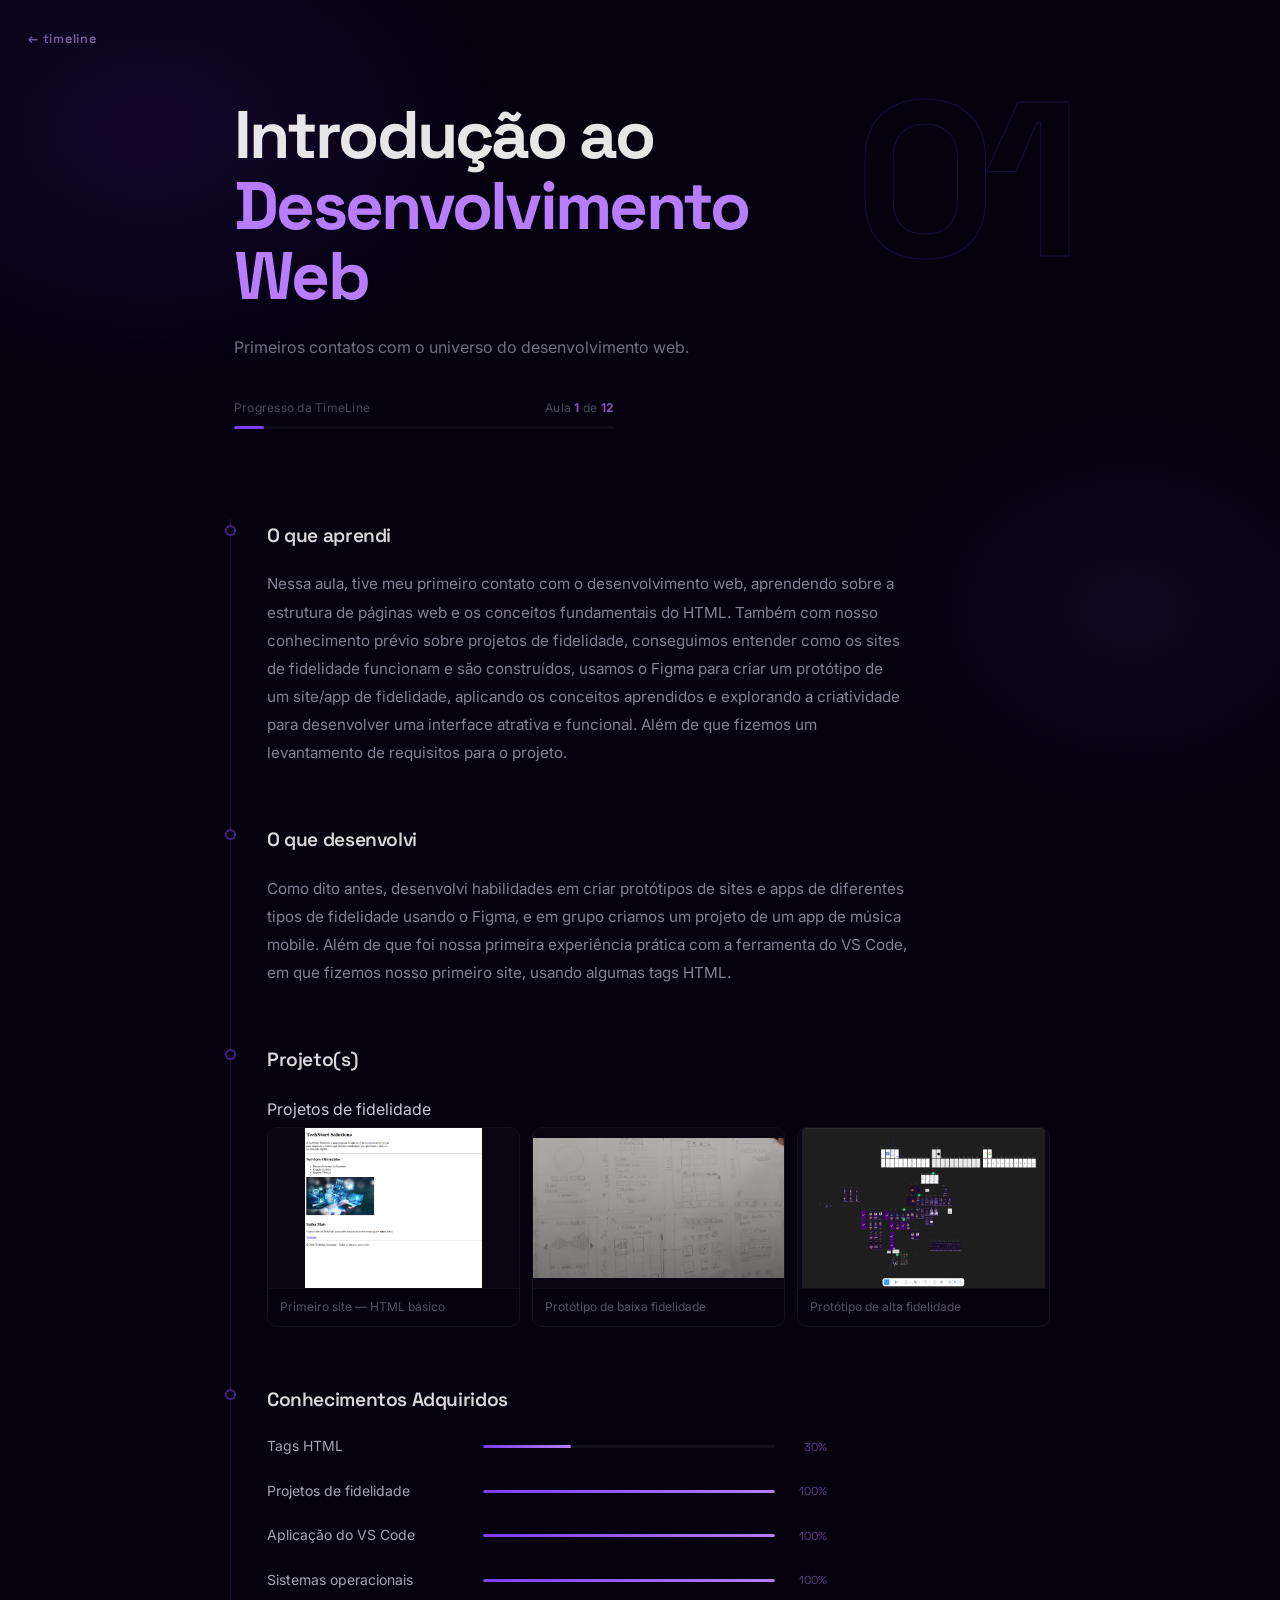
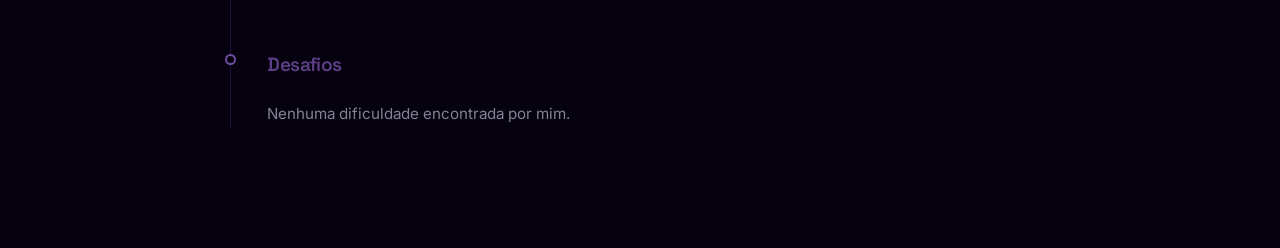
==== commit 1adf1746: "Adicionando coisas" ====
--- a/Paginas/aula1.html
+++ b/Paginas/aula1.html
@@ -76,6 +76,8 @@
           <header class="bloco-header">
             <h2>Projeto(s)</h2>
           </header>
+
+          <div class="card">Projetos de fidelidade</div>
 
           <div class="galeria">
             <a href="#img1" class="galeria-item">
